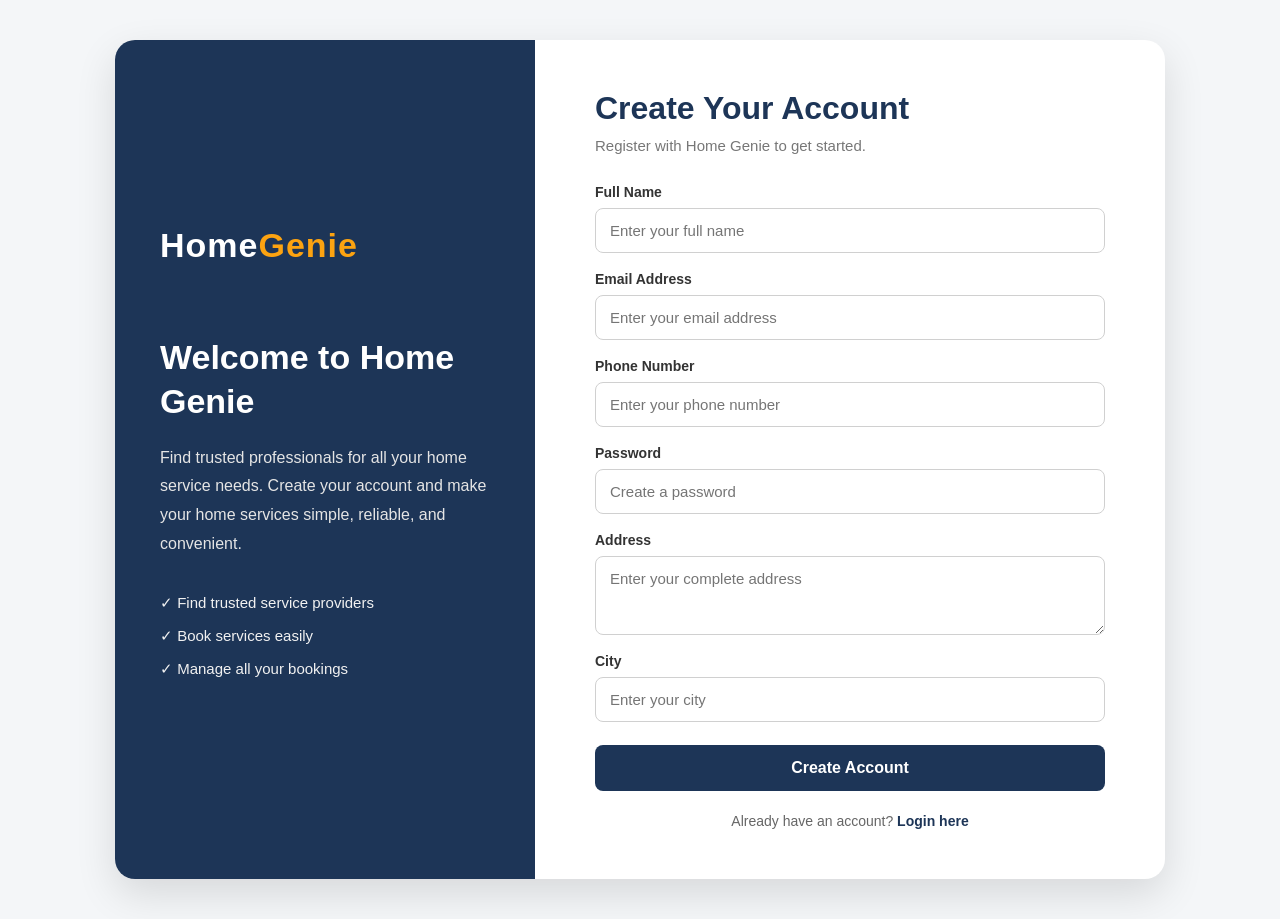
==== pages/auth/register/register.html @ 3a740c46 "initialized" ====
<!DOCTYPE html>
<html lang="en">

<head>

    <meta charset="UTF-8">

    <meta name="viewport" content="width=device-width, initial-scale=1.0">

    <title>Register | Home Genie</title>

    <!-- CSS File -->
    <link rel="stylesheet" href="../../../css/register.css">

</head>


<body>


    <div class="register-container">


        <div class="register-box">


            <!-- LEFT SIDE -->

            <div class="register-left">

                <div class="logo">

                    <h1>Home<span>Genie</span></h1>

                </div>


                <h2>Welcome to Home Genie</h2>


                <p>
                    Find trusted professionals for all your home service needs.
                    Create your account and make your home services simple,
                    reliable, and convenient.
                </p>


                <div class="benefits">

                    <p>✓ Find trusted service providers</p>

                    <p>✓ Book services easily</p>

                    <p>✓ Manage all your bookings</p>

                </div>

            </div>


            <!-- RIGHT SIDE -->

            <div class="register-right">


                <h2>Create Your Account</h2>


                <p class="subtitle">
                    Register with Home Genie to get started.
                </p>


                <!-- Registration Form -->

                <form action="../../../php/register.php" method="POST">


                    <!-- FULL NAME -->

                    <div class="form-group">

                        <label for="full_name">
                            Full Name
                        </label>


                        <input
                            type="text"
                            id="full_name"
                            name="full_name"
                            placeholder="Enter your full name"
                            required
                        >

                    </div>


                    <!-- EMAIL -->

                    <div class="form-group">

                        <label for="email">
                            Email Address
                        </label>


                        <input
                            type="email"
                            id="email"
                            name="email"
                            placeholder="Enter your email address"
                            required
                        >

                    </div>


                    <!-- PHONE -->

                    <div class="form-group">

                        <label for="phone">
                            Phone Number
                        </label>


                        <input
                            type="tel"
                            id="phone"
                            name="phone"
                            placeholder="Enter your phone number"
                            pattern="[0-9]{10}"
                            maxlength="10"
                            required
                        >

                    </div>


                    <!-- PASSWORD -->

                    <div class="form-group">

                        <label for="password">
                            Password
                        </label>


                        <input
                            type="password"
                            id="password"
                            name="password"
                            placeholder="Create a password"
                            minlength="6"
                            required
                        >

                    </div>


                    <!-- ADDRESS -->

                    <div class="form-group">

                        <label for="address">
                            Address
                        </label>


                        <textarea
                            id="address"
                            name="address"
                            placeholder="Enter your complete address"
                            rows="3"
                            required
                        ></textarea>

                    </div>


                    <!-- CITY -->

                    <div class="form-group">

                        <label for="city">
                            City
                        </label>


                        <input
                            type="text"
                            id="city"
                            name="city"
                            placeholder="Enter your city"
                            required
                        >

                    </div>


                    <!-- BUTTON -->

                    <button type="submit">
                        Create Account
                    </button>


                </form>


                <!-- LOGIN LINK -->

                <p class="login-text">

                    Already have an account?

                    <a href="login.html">
                        Login here
                    </a>

                </p>


            </div>


        </div>


    </div>


</body>

</html>
---- css/register.css ----
/* ================================
   RESET
================================ */

* {
    margin: 0;
    padding: 0;
    box-sizing: border-box;
}


/* ================================
   BODY
================================ */

body {

    font-family: Arial, Helvetica, sans-serif;

    background-color: #f4f6f8;

    min-height: 100vh;

}

/* ================================
   MAIN CONTAINER
================================ */

.register-container {

    width: 100%;

    min-height: 100vh;

    display: flex;

    justify-content: center;

    align-items: center;

    padding: 40px 20px;

}


/* ================================
   REGISTER BOX
================================ */

.register-box {

    width: 100%;

    max-width: 1050px;

    min-height: 650px;

    display: grid;

    grid-template-columns: 40% 60%;

    background-color: white;

    border-radius: 20px;

    overflow: hidden;

    box-shadow: 0 15px 40px rgba(0, 0, 0, 0.12);

}


/* ================================
   LEFT SIDE
================================ */

.register-left {

    padding: 60px 45px;

    background-color: #1d3557;

    color: white;

    display: flex;

    flex-direction: column;

    justify-content: center;

}


/* ================================
   LOGO
================================ */

.logo {

    margin-bottom: 70px;

}


.logo h1 {

    font-size: 34px;

    letter-spacing: 1px;

}


.logo span {

    color: #fca311;

}


/* ================================
   LEFT HEADING
================================ */

.register-left h2 {

    font-size: 34px;

    line-height: 1.3;

    margin-bottom: 20px;

}


/* ================================
   LEFT DESCRIPTION
================================ */

.register-left > p {

    font-size: 16px;

    line-height: 1.8;

    color: #e5e5e5;

}


/* ================================
   BENEFITS
================================ */

.benefits {

    margin-top: 35px;

}


.benefits p {

    font-size: 15px;

    margin-bottom: 15px;

    color: #f1f1f1;

}


/* ================================
   RIGHT SIDE
================================ */

.register-right {

    padding: 50px 60px;

    display: flex;

    flex-direction: column;

    justify-content: center;

}


/* ================================
   RIGHT HEADING
================================ */

.register-right h2 {

    font-size: 32px;

    color: #1d3557;

    margin-bottom: 10px;

}


/* ================================
   SUBTITLE
================================ */

.subtitle {

    color: #777;

    font-size: 15px;

    margin-bottom: 30px;

}


/* ================================
   FORM GROUP
================================ */

.form-group {

    display: flex;

    flex-direction: column;

    margin-bottom: 18px;

}


/* ================================
   LABEL
================================ */

.form-group label {

    font-size: 14px;

    font-weight: bold;

    color: #333;

    margin-bottom: 8px;

}


/* ================================
   INPUT AND TEXTAREA
================================ */

.form-group input,

.form-group textarea {

    width: 100%;

    padding: 13px 14px;

    font-size: 15px;

    font-family: inherit;

    border: 1px solid #d0d0d0;

    border-radius: 8px;

    outline: none;

    transition: 0.3s;

}


/* ================================
   TEXTAREA
================================ */

.form-group textarea {

    resize: vertical;

}


/* ================================
   INPUT FOCUS
================================ */

.form-group input:focus,

.form-group textarea:focus {

    border-color: #1d3557;

    box-shadow: 0 0 0 3px rgba(29, 53, 87, 0.1);

}


/* ================================
   SUBMIT BUTTON
================================ */

button {

    width: 100%;

    padding: 14px;

    margin-top: 5px;

    border: none;

    border-radius: 8px;

    background-color: #1d3557;

    color: white;

    font-size: 16px;

    font-weight: bold;

    cursor: pointer;

    transition: 0.3s;

}


/* ================================
   BUTTON HOVER
================================ */

button:hover {

    background-color: #14253d;

    transform: translateY(-2px);

}


/* ================================
   LOGIN TEXT
================================ */

.login-text {

    text-align: center;

    margin-top: 22px;

    color: #666;

    font-size: 14px;

}


/* ================================
   LOGIN LINK
================================ */

.login-text a {

    color: #1d3557;

    font-weight: bold;

    text-decoration: none;

}


.login-text a:hover {

    text-decoration: underline;

}


/* ================================
   RESPONSIVE DESIGN
================================ */

@media (max-width: 800px) {


    .register-box {

        grid-template-columns: 1fr;

    }


    .register-left {

        padding: 40px 30px;

    }


    .logo {

        margin-bottom: 30px;

    }


    .register-left h2 {

        font-size: 28px;

    }


    .register-right {

        padding: 40px 30px;

    }

}


@media (max-width: 480px) {


    .register-container {

        padding: 20px 10px;

    }


    .register-box {

        border-radius: 12px;

    }


    .register-left {

        padding: 30px 22px;

    }


    .register-right {

        padding: 30px 22px;

    }


    .register-right h2 {

        font-size: 26px;

    }


    .register-left h2 {

        font-size: 25px;

    }

}
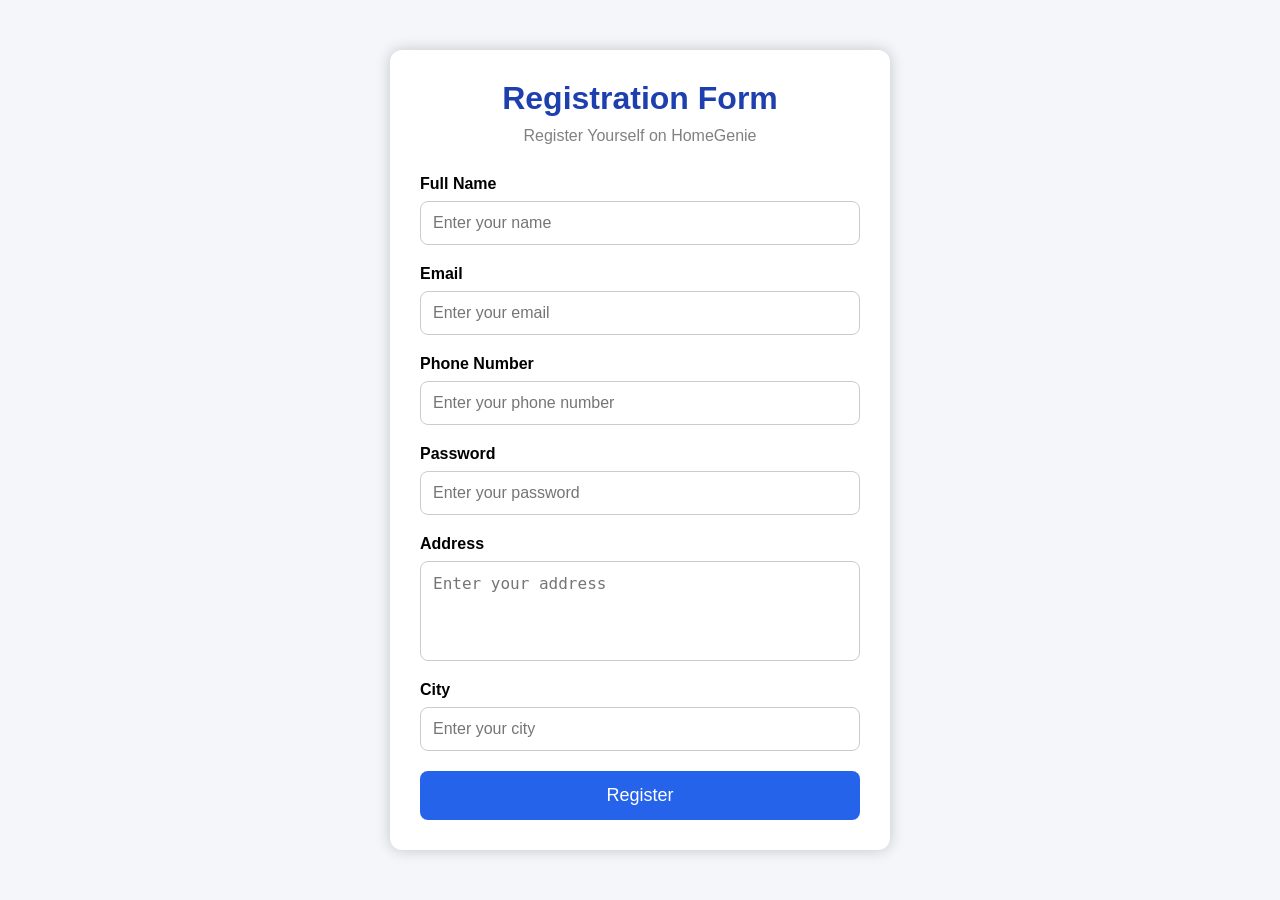
==== commit 317880c9: "initialized" ====
--- a/pages/auth/register/register.html
+++ b/pages/auth/register/register.html
@@ -2,234 +2,59 @@
 <html lang="en">
 
 <head>
+    <meta charset="UTF-8">
+    <meta name="viewport" content="width=device-width, initial-scale=1.0">
+    <title>Registration Form</title>
 
-    <meta charset="UTF-8">
-
-    <meta name="viewport" content="width=device-width, initial-scale=1.0">
-
-    <title>Register | Home Genie</title>
-
-    <!-- CSS File -->
     <link rel="stylesheet" href="../../../css/register.css">
-
 </head>
-
 
 <body>
 
+    <div class="container">
 
-    <div class="register-container">
+        <div class="heading">
+            <h1>Registration Form</h1>
+            <p>Register Yourself on HomeGenie</p>
+        </div>
 
+        <form action="../../../php/register.php" method="POST" class="form">
 
-        <div class="register-box">
-
-
-            <!-- LEFT SIDE -->
-
-            <div class="register-left">
-
-                <div class="logo">
-
-                    <h1>Home<span>Genie</span></h1>
-
-                </div>
-
-
-                <h2>Welcome to Home Genie</h2>
-
-
-                <p>
-                    Find trusted professionals for all your home service needs.
-                    Create your account and make your home services simple,
-                    reliable, and convenient.
-                </p>
-
-
-                <div class="benefits">
-
-                    <p>✓ Find trusted service providers</p>
-
-                    <p>✓ Book services easily</p>
-
-                    <p>✓ Manage all your bookings</p>
-
-                </div>
-
+            <div class="inputBox">
+                <label>Full Name</label>
+                <input type="text" name="full_name" placeholder="Enter your name" required>
             </div>
 
-
-            <!-- RIGHT SIDE -->
-
-            <div class="register-right">
-
-
-                <h2>Create Your Account</h2>
-
-
-                <p class="subtitle">
-                    Register with Home Genie to get started.
-                </p>
-
-
-                <!-- Registration Form -->
-
-                <form action="../../../php/register.php" method="POST">
-
-
-                    <!-- FULL NAME -->
-
-                    <div class="form-group">
-
-                        <label for="full_name">
-                            Full Name
-                        </label>
-
-
-                        <input
-                            type="text"
-                            id="full_name"
-                            name="full_name"
-                            placeholder="Enter your full name"
-                            required
-                        >
-
-                    </div>
-
-
-                    <!-- EMAIL -->
-
-                    <div class="form-group">
-
-                        <label for="email">
-                            Email Address
-                        </label>
-
-
-                        <input
-                            type="email"
-                            id="email"
-                            name="email"
-                            placeholder="Enter your email address"
-                            required
-                        >
-
-                    </div>
-
-
-                    <!-- PHONE -->
-
-                    <div class="form-group">
-
-                        <label for="phone">
-                            Phone Number
-                        </label>
-
-
-                        <input
-                            type="tel"
-                            id="phone"
-                            name="phone"
-                            placeholder="Enter your phone number"
-                            pattern="[0-9]{10}"
-                            maxlength="10"
-                            required
-                        >
-
-                    </div>
-
-
-                    <!-- PASSWORD -->
-
-                    <div class="form-group">
-
-                        <label for="password">
-                            Password
-                        </label>
-
-
-                        <input
-                            type="password"
-                            id="password"
-                            name="password"
-                            placeholder="Create a password"
-                            minlength="6"
-                            required
-                        >
-
-                    </div>
-
-
-                    <!-- ADDRESS -->
-
-                    <div class="form-group">
-
-                        <label for="address">
-                            Address
-                        </label>
-
-
-                        <textarea
-                            id="address"
-                            name="address"
-                            placeholder="Enter your complete address"
-                            rows="3"
-                            required
-                        ></textarea>
-
-                    </div>
-
-
-                    <!-- CITY -->
-
-                    <div class="form-group">
-
-                        <label for="city">
-                            City
-                        </label>
-
-
-                        <input
-                            type="text"
-                            id="city"
-                            name="city"
-                            placeholder="Enter your city"
-                            required
-                        >
-
-                    </div>
-
-
-                    <!-- BUTTON -->
-
-                    <button type="submit">
-                        Create Account
-                    </button>
-
-
-                </form>
-
-
-                <!-- LOGIN LINK -->
-
-                <p class="login-text">
-
-                    Already have an account?
-
-                    <a href="login.html">
-                        Login here
-                    </a>
-
-                </p>
-
-
+            <div class="inputBox">
+                <label>Email</label>
+                <input type="email" name="email" placeholder="Enter your email" required>
             </div>
 
+            <div class="inputBox">
+                <label>Phone Number</label>
+                <input type="tel" name="phone" placeholder="Enter your phone number" required>
+            </div>
 
-        </div>
+            <div class="inputBox">
+                <label>Password</label>
+                <input type="password" name="password" placeholder="Enter your password" required>
+            </div>
 
+            <div class="inputBox">
+                <label>Address</label>
+                <textarea name="address" placeholder="Enter your address"></textarea>
+            </div>
+
+            <div class="inputBox">
+                <label>City</label>
+                <input type="text" name="city" placeholder="Enter your city" required>
+            </div>
+
+            <button type="submit">Register</button>
+
+        </form>
 
     </div>
-
 
 </body>
 
--- a/css/register.css
+++ b/css/register.css
@@ -1,477 +1,190 @@
-/* ================================
-   RESET
-================================ */
+/* ===========================
+   Reset
+=========================== */
 
-* {
-    margin: 0;
-    padding: 0;
-    box-sizing: border-box;
+*{
+    margin:0;
+    padding:0;
+    box-sizing:border-box;
 }
 
+/* ===========================
+   Body
+=========================== */
 
-/* ================================
-   BODY
-================================ */
+body{
 
-body {
+    font-family:Arial, sans-serif;
 
-    font-family: Arial, Helvetica, sans-serif;
+    background-color:#f4f6f9;
 
-    background-color: #f4f6f8;
+    display:flex;
+    justify-content:center;
+    align-items:center;
 
-    min-height: 100vh;
+    min-height:100vh;
 
+    padding:20px;
 }
 
-/* ================================
-   MAIN CONTAINER
-================================ */
+/* ===========================
+   Main Container
+=========================== */
 
-.register-container {
+.container{
 
-    width: 100%;
+    width:500px;
 
-    min-height: 100vh;
+    background:white;
 
-    display: flex;
+    padding:30px;
 
-    justify-content: center;
+    border-radius:12px;
 
-    align-items: center;
-
-    padding: 40px 20px;
-
+    box-shadow:0 0 15px rgba(0,0,0,0.2);
 }
 
+/* ===========================
+   Heading
+=========================== */
 
-/* ================================
-   REGISTER BOX
-================================ */
+.heading{
 
-.register-box {
+    text-align:center;
 
-    width: 100%;
-
-    max-width: 1050px;
-
-    min-height: 650px;
-
-    display: grid;
-
-    grid-template-columns: 40% 60%;
-
-    background-color: white;
-
-    border-radius: 20px;
-
-    overflow: hidden;
-
-    box-shadow: 0 15px 40px rgba(0, 0, 0, 0.12);
-
+    margin-bottom:30px;
 }
 
+.heading h1{
 
-/* ================================
-   LEFT SIDE
-================================ */
+    color:#1e40af;
 
-.register-left {
-
-    padding: 60px 45px;
-
-    background-color: #1d3557;
-
-    color: white;
-
-    display: flex;
-
-    flex-direction: column;
-
-    justify-content: center;
-
+    margin-bottom:10px;
 }
 
+.heading p{
 
-/* ================================
-   LOGO
-================================ */
-
-.logo {
-
-    margin-bottom: 70px;
-
+    color:gray;
 }
 
+/* ===========================
+   Form
+=========================== */
 
-.logo h1 {
+.form{
 
-    font-size: 34px;
+    display:flex;
 
-    letter-spacing: 1px;
+    flex-direction:column;
 
+    gap:20px;
 }
 
+/* ===========================
+   Input Box
+=========================== */
 
-.logo span {
+.inputBox{
 
-    color: #fca311;
+    display:flex;
 
+    flex-direction:column;
 }
 
+/* ===========================
+   Label
+=========================== */
 
-/* ================================
-   LEFT HEADING
-================================ */
+.inputBox label{
 
-.register-left h2 {
+    margin-bottom:8px;
 
-    font-size: 34px;
-
-    line-height: 1.3;
-
-    margin-bottom: 20px;
-
+    font-weight:bold;
 }
 
+/* ===========================
+   Inputs
+=========================== */
 
-/* ================================
-   LEFT DESCRIPTION
-================================ */
+.inputBox input{
 
-.register-left > p {
+    padding:12px;
 
-    font-size: 16px;
+    font-size:16px;
 
-    line-height: 1.8;
+    border:1px solid #ccc;
 
-    color: #e5e5e5;
-
+    border-radius:8px;
 }
 
+/* ===========================
+   Textarea
+=========================== */
 
-/* ================================
-   BENEFITS
-================================ */
+.inputBox textarea{
 
-.benefits {
+    padding:12px;
 
-    margin-top: 35px;
+    font-size:16px;
 
+    height:100px;
+
+    border:1px solid #ccc;
+
+    border-radius:8px;
+
+    resize:none;
 }
 
+/* ===========================
+   Focus
+=========================== */
 
-.benefits p {
+.inputBox input:focus,
+.inputBox textarea:focus{
 
-    font-size: 15px;
+    outline:none;
 
-    margin-bottom: 15px;
-
-    color: #f1f1f1;
-
+    border:1px solid #2563eb;
 }
 
+/* ===========================
+   Button
+=========================== */
 
-/* ================================
-   RIGHT SIDE
-================================ */
+button{
 
-.register-right {
+    padding:14px;
 
-    padding: 50px 60px;
+    background:#2563eb;
 
-    display: flex;
+    color:white;
 
-    flex-direction: column;
+    font-size:18px;
 
-    justify-content: center;
+    border:none;
 
+    border-radius:8px;
+
+    cursor:pointer;
 }
 
+/* Hover */
 
-/* ================================
-   RIGHT HEADING
-================================ */
+button:hover{
 
-.register-right h2 {
-
-    font-size: 32px;
-
-    color: #1d3557;
-
-    margin-bottom: 10px;
-
+    background:#1d4ed8;
 }
 
+/* ===========================
+   Responsive
+=========================== */
 
-/* ================================
-   SUBTITLE
-================================ */
+@media (max-width:600px){
 
-.subtitle {
+    .container{
 
-    color: #777;
-
-    font-size: 15px;
-
-    margin-bottom: 30px;
-
-}
-
-
-/* ================================
-   FORM GROUP
-================================ */
-
-.form-group {
-
-    display: flex;
-
-    flex-direction: column;
-
-    margin-bottom: 18px;
-
-}
-
-
-/* ================================
-   LABEL
-================================ */
-
-.form-group label {
-
-    font-size: 14px;
-
-    font-weight: bold;
-
-    color: #333;
-
-    margin-bottom: 8px;
-
-}
-
-
-/* ================================
-   INPUT AND TEXTAREA
-================================ */
-
-.form-group input,
-
-.form-group textarea {
-
-    width: 100%;
-
-    padding: 13px 14px;
-
-    font-size: 15px;
-
-    font-family: inherit;
-
-    border: 1px solid #d0d0d0;
-
-    border-radius: 8px;
-
-    outline: none;
-
-    transition: 0.3s;
-
-}
-
-
-/* ================================
-   TEXTAREA
-================================ */
-
-.form-group textarea {
-
-    resize: vertical;
-
-}
-
-
-/* ================================
-   INPUT FOCUS
-================================ */
-
-.form-group input:focus,
-
-.form-group textarea:focus {
-
-    border-color: #1d3557;
-
-    box-shadow: 0 0 0 3px rgba(29, 53, 87, 0.1);
-
-}
-
-
-/* ================================
-   SUBMIT BUTTON
-================================ */
-
-button {
-
-    width: 100%;
-
-    padding: 14px;
-
-    margin-top: 5px;
-
-    border: none;
-
-    border-radius: 8px;
-
-    background-color: #1d3557;
-
-    color: white;
-
-    font-size: 16px;
-
-    font-weight: bold;
-
-    cursor: pointer;
-
-    transition: 0.3s;
-
-}
-
-
-/* ================================
-   BUTTON HOVER
-================================ */
-
-button:hover {
-
-    background-color: #14253d;
-
-    transform: translateY(-2px);
-
-}
-
-
-/* ================================
-   LOGIN TEXT
-================================ */
-
-.login-text {
-
-    text-align: center;
-
-    margin-top: 22px;
-
-    color: #666;
-
-    font-size: 14px;
-
-}
-
-
-/* ================================
-   LOGIN LINK
-================================ */
-
-.login-text a {
-
-    color: #1d3557;
-
-    font-weight: bold;
-
-    text-decoration: none;
-
-}
-
-
-.login-text a:hover {
-
-    text-decoration: underline;
-
-}
-
-
-/* ================================
-   RESPONSIVE DESIGN
-================================ */
-
-@media (max-width: 800px) {
-
-
-    .register-box {
-
-        grid-template-columns: 1fr;
-
-    }
-
-
-    .register-left {
-
-        padding: 40px 30px;
-
-    }
-
-
-    .logo {
-
-        margin-bottom: 30px;
-
-    }
-
-
-    .register-left h2 {
-
-        font-size: 28px;
-
-    }
-
-
-    .register-right {
-
-        padding: 40px 30px;
-
-    }
-
-}
-
-
-@media (max-width: 480px) {
-
-
-    .register-container {
-
-        padding: 20px 10px;
-
-    }
-
-
-    .register-box {
-
-        border-radius: 12px;
-
-    }
-
-
-    .register-left {
-
-        padding: 30px 22px;
-
-    }
-
-
-    .register-right {
-
-        padding: 30px 22px;
-
-    }
-
-
-    .register-right h2 {
-
-        font-size: 26px;
-
-    }
-
-
-    .register-left h2 {
-
-        font-size: 25px;
-
+        width:100%;
     }
 
 }
